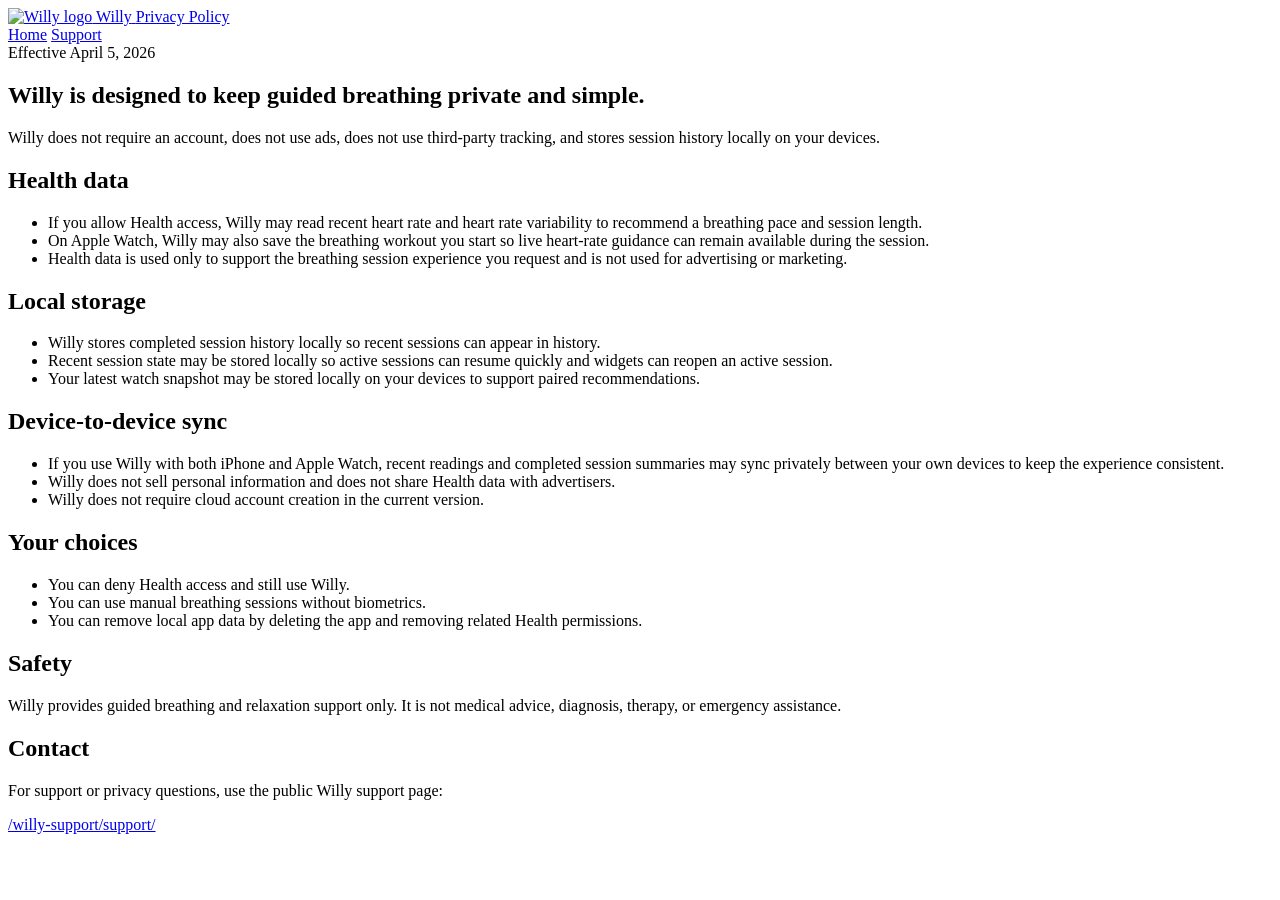
==== privacy/index.html @ 29e4b66a "Publish Willy support site" ====
<!doctype html>
<html lang="en">
  <head>
    <meta charset="utf-8">
    <meta name="viewport" content="width=device-width, initial-scale=1">
    <title>Willy Privacy Policy</title>
    <meta name="description" content="Privacy Policy for Willy, the guided breathing app for iPhone and Apple Watch.">
    <link rel="stylesheet" href="/willy-support/styles.css">
  </head>
  <body>
    <main class="page">
      <nav class="nav">
        <a class="brand" href="/willy-support/">
          <img src="/willy-support/assets/willy-mark.png" alt="Willy logo">
          <span>
            <span class="wordmark">Willy</span>
            <span class="submark">Privacy Policy</span>
          </span>
        </a>
        <div class="nav-links">
          <a href="/willy-support/">Home</a>
          <a href="/willy-support/support/">Support</a>
        </div>
      </nav>

      <section class="hero">
        <span class="eyebrow">Effective April 5, 2026</span>
        <h1>Willy is designed to keep guided breathing private and simple.</h1>
        <p class="lede">
          Willy does not require an account, does not use ads, does not use third-party tracking, and stores session
          history locally on your devices.
        </p>
      </section>

      <section class="stack">
        <article class="panel">
          <h2>Health data</h2>
          <ul class="list">
            <li>If you allow Health access, Willy may read recent heart rate and heart rate variability to recommend a breathing pace and session length.</li>
            <li>On Apple Watch, Willy may also save the breathing workout you start so live heart-rate guidance can remain available during the session.</li>
            <li>Health data is used only to support the breathing session experience you request and is not used for advertising or marketing.</li>
          </ul>
        </article>

        <article class="panel">
          <h2>Local storage</h2>
          <ul class="list">
            <li>Willy stores completed session history locally so recent sessions can appear in history.</li>
            <li>Recent session state may be stored locally so active sessions can resume quickly and widgets can reopen an active session.</li>
            <li>Your latest watch snapshot may be stored locally on your devices to support paired recommendations.</li>
          </ul>
        </article>

        <article class="panel">
          <h2>Device-to-device sync</h2>
          <ul class="list">
            <li>If you use Willy with both iPhone and Apple Watch, recent readings and completed session summaries may sync privately between your own devices to keep the experience consistent.</li>
            <li>Willy does not sell personal information and does not share Health data with advertisers.</li>
            <li>Willy does not require cloud account creation in the current version.</li>
          </ul>
        </article>

        <article class="panel">
          <h2>Your choices</h2>
          <ul class="list">
            <li>You can deny Health access and still use Willy.</li>
            <li>You can use manual breathing sessions without biometrics.</li>
            <li>You can remove local app data by deleting the app and removing related Health permissions.</li>
          </ul>
        </article>

        <article class="panel">
          <h2>Safety</h2>
          <p class="lede">
            Willy provides guided breathing and relaxation support only. It is not medical advice, diagnosis, therapy,
            or emergency assistance.
          </p>
        </article>

        <article class="panel">
          <h2>Contact</h2>
          <p class="lede">
            For support or privacy questions, use the public Willy support page:
          </p>
          <div class="meta">
            <a class="pill" href="/willy-support/support/">/willy-support/support/</a>
          </div>
        </article>
      </section>
    </main>
  </body>
</html>
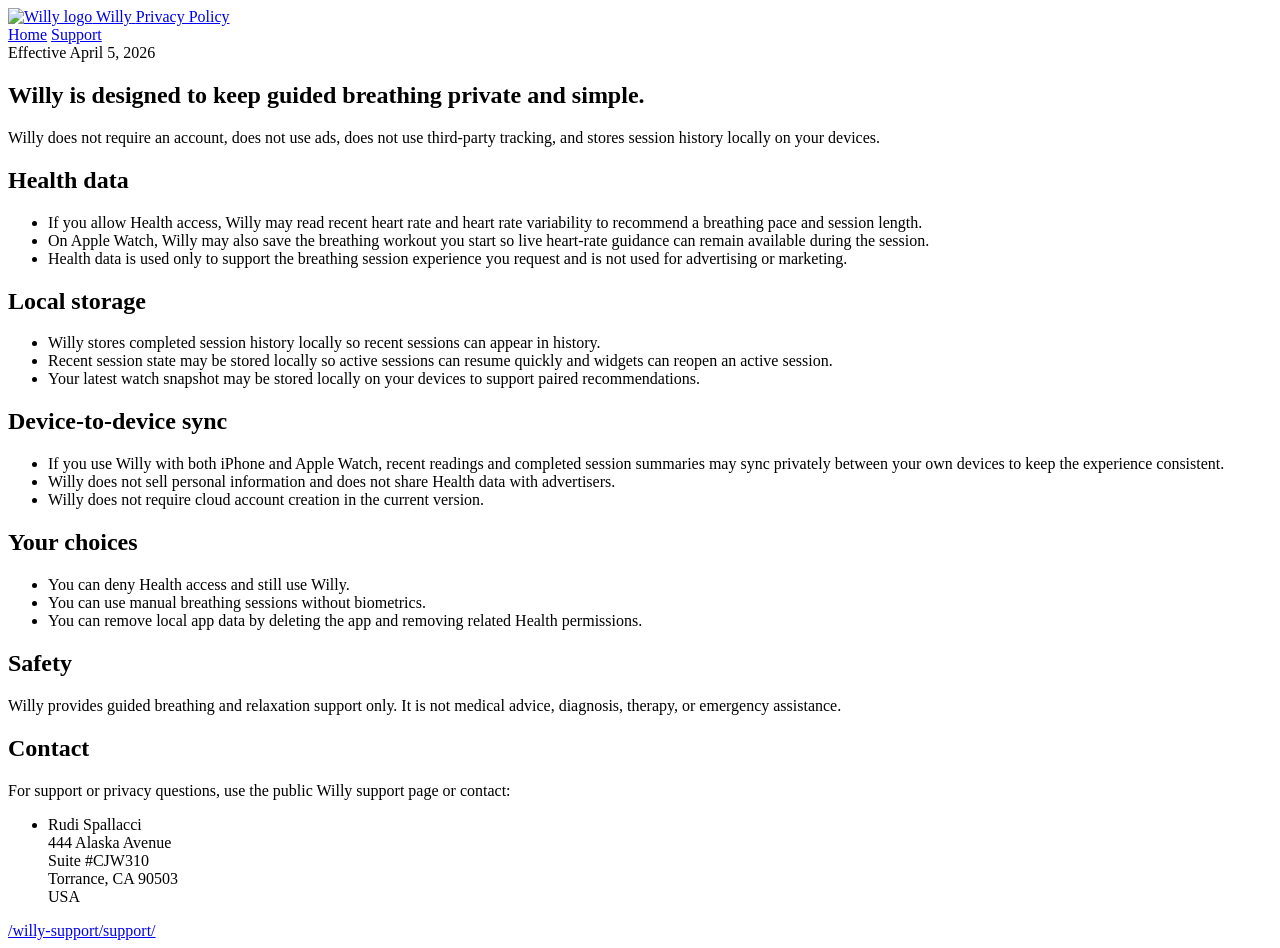
==== commit e88b1dd1: "Add public mailing address to support and privacy pages" ====
--- a/privacy/index.html
+++ b/privacy/index.html
@@ -80,8 +80,17 @@
         <article class="panel">
           <h2>Contact</h2>
           <p class="lede">
-            For support or privacy questions, use the public Willy support page:
+            For support or privacy questions, use the public Willy support page or contact:
           </p>
+          <ul class="list">
+            <li>
+              Rudi Spallacci<br>
+              444 Alaska Avenue<br>
+              Suite #CJW310<br>
+              Torrance, CA 90503<br>
+              USA
+            </li>
+          </ul>
           <div class="meta">
             <a class="pill" href="/willy-support/support/">/willy-support/support/</a>
           </div>
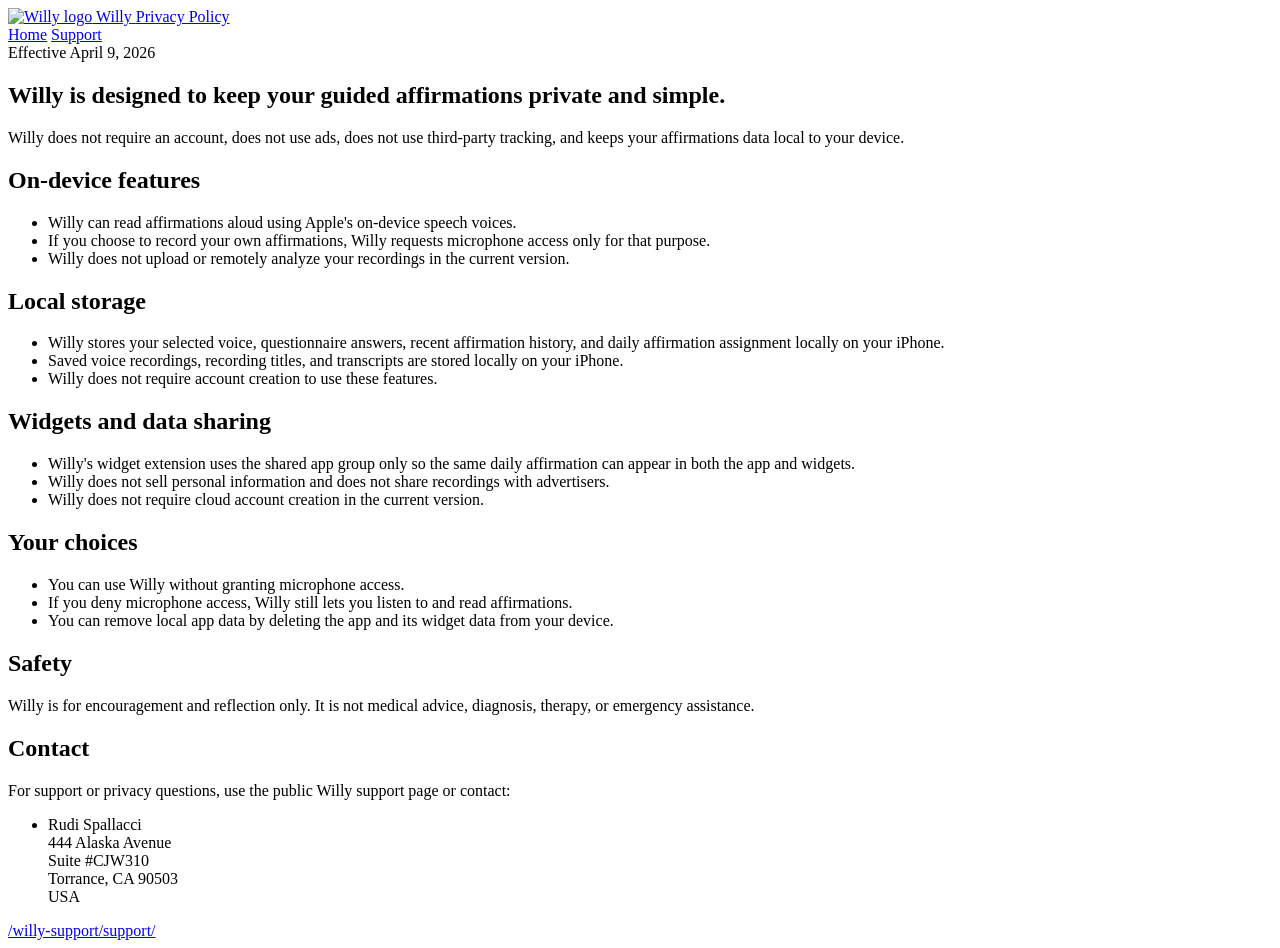
==== commit b9bd742c: "Update public site for affirmations app" ====
--- a/privacy/index.html
+++ b/privacy/index.html
@@ -4,7 +4,7 @@
     <meta charset="utf-8">
     <meta name="viewport" content="width=device-width, initial-scale=1">
     <title>Willy Privacy Policy</title>
-    <meta name="description" content="Privacy Policy for Willy, the guided breathing app for iPhone and Apple Watch.">
+    <meta name="description" content="Privacy Policy for Willy, the private iOS affirmations app.">
     <link rel="stylesheet" href="/willy-support/styles.css">
   </head>
   <body>
@@ -24,38 +24,38 @@
       </nav>
 
       <section class="hero">
-        <span class="eyebrow">Effective April 5, 2026</span>
-        <h1>Willy is designed to keep guided breathing private and simple.</h1>
+        <span class="eyebrow">Effective April 9, 2026</span>
+        <h1>Willy is designed to keep your guided affirmations private and simple.</h1>
         <p class="lede">
-          Willy does not require an account, does not use ads, does not use third-party tracking, and stores session
-          history locally on your devices.
+          Willy does not require an account, does not use ads, does not use third-party tracking, and keeps your
+          affirmations data local to your device.
         </p>
       </section>
 
       <section class="stack">
         <article class="panel">
-          <h2>Health data</h2>
+          <h2>On-device features</h2>
           <ul class="list">
-            <li>If you allow Health access, Willy may read recent heart rate and heart rate variability to recommend a breathing pace and session length.</li>
-            <li>On Apple Watch, Willy may also save the breathing workout you start so live heart-rate guidance can remain available during the session.</li>
-            <li>Health data is used only to support the breathing session experience you request and is not used for advertising or marketing.</li>
+            <li>Willy can read affirmations aloud using Apple's on-device speech voices.</li>
+            <li>If you choose to record your own affirmations, Willy requests microphone access only for that purpose.</li>
+            <li>Willy does not upload or remotely analyze your recordings in the current version.</li>
           </ul>
         </article>
 
         <article class="panel">
           <h2>Local storage</h2>
           <ul class="list">
-            <li>Willy stores completed session history locally so recent sessions can appear in history.</li>
-            <li>Recent session state may be stored locally so active sessions can resume quickly and widgets can reopen an active session.</li>
-            <li>Your latest watch snapshot may be stored locally on your devices to support paired recommendations.</li>
+            <li>Willy stores your selected voice, questionnaire answers, recent affirmation history, and daily affirmation assignment locally on your iPhone.</li>
+            <li>Saved voice recordings, recording titles, and transcripts are stored locally on your iPhone.</li>
+            <li>Willy does not require account creation to use these features.</li>
           </ul>
         </article>
 
         <article class="panel">
-          <h2>Device-to-device sync</h2>
+          <h2>Widgets and data sharing</h2>
           <ul class="list">
-            <li>If you use Willy with both iPhone and Apple Watch, recent readings and completed session summaries may sync privately between your own devices to keep the experience consistent.</li>
-            <li>Willy does not sell personal information and does not share Health data with advertisers.</li>
+            <li>Willy's widget extension uses the shared app group only so the same daily affirmation can appear in both the app and widgets.</li>
+            <li>Willy does not sell personal information and does not share recordings with advertisers.</li>
             <li>Willy does not require cloud account creation in the current version.</li>
           </ul>
         </article>
@@ -63,17 +63,17 @@
         <article class="panel">
           <h2>Your choices</h2>
           <ul class="list">
-            <li>You can deny Health access and still use Willy.</li>
-            <li>You can use manual breathing sessions without biometrics.</li>
-            <li>You can remove local app data by deleting the app and removing related Health permissions.</li>
+            <li>You can use Willy without granting microphone access.</li>
+            <li>If you deny microphone access, Willy still lets you listen to and read affirmations.</li>
+            <li>You can remove local app data by deleting the app and its widget data from your device.</li>
           </ul>
         </article>
 
         <article class="panel">
           <h2>Safety</h2>
           <p class="lede">
-            Willy provides guided breathing and relaxation support only. It is not medical advice, diagnosis, therapy,
-            or emergency assistance.
+            Willy is for encouragement and reflection only. It is not medical advice, diagnosis, therapy, or emergency
+            assistance.
           </p>
         </article>
 
